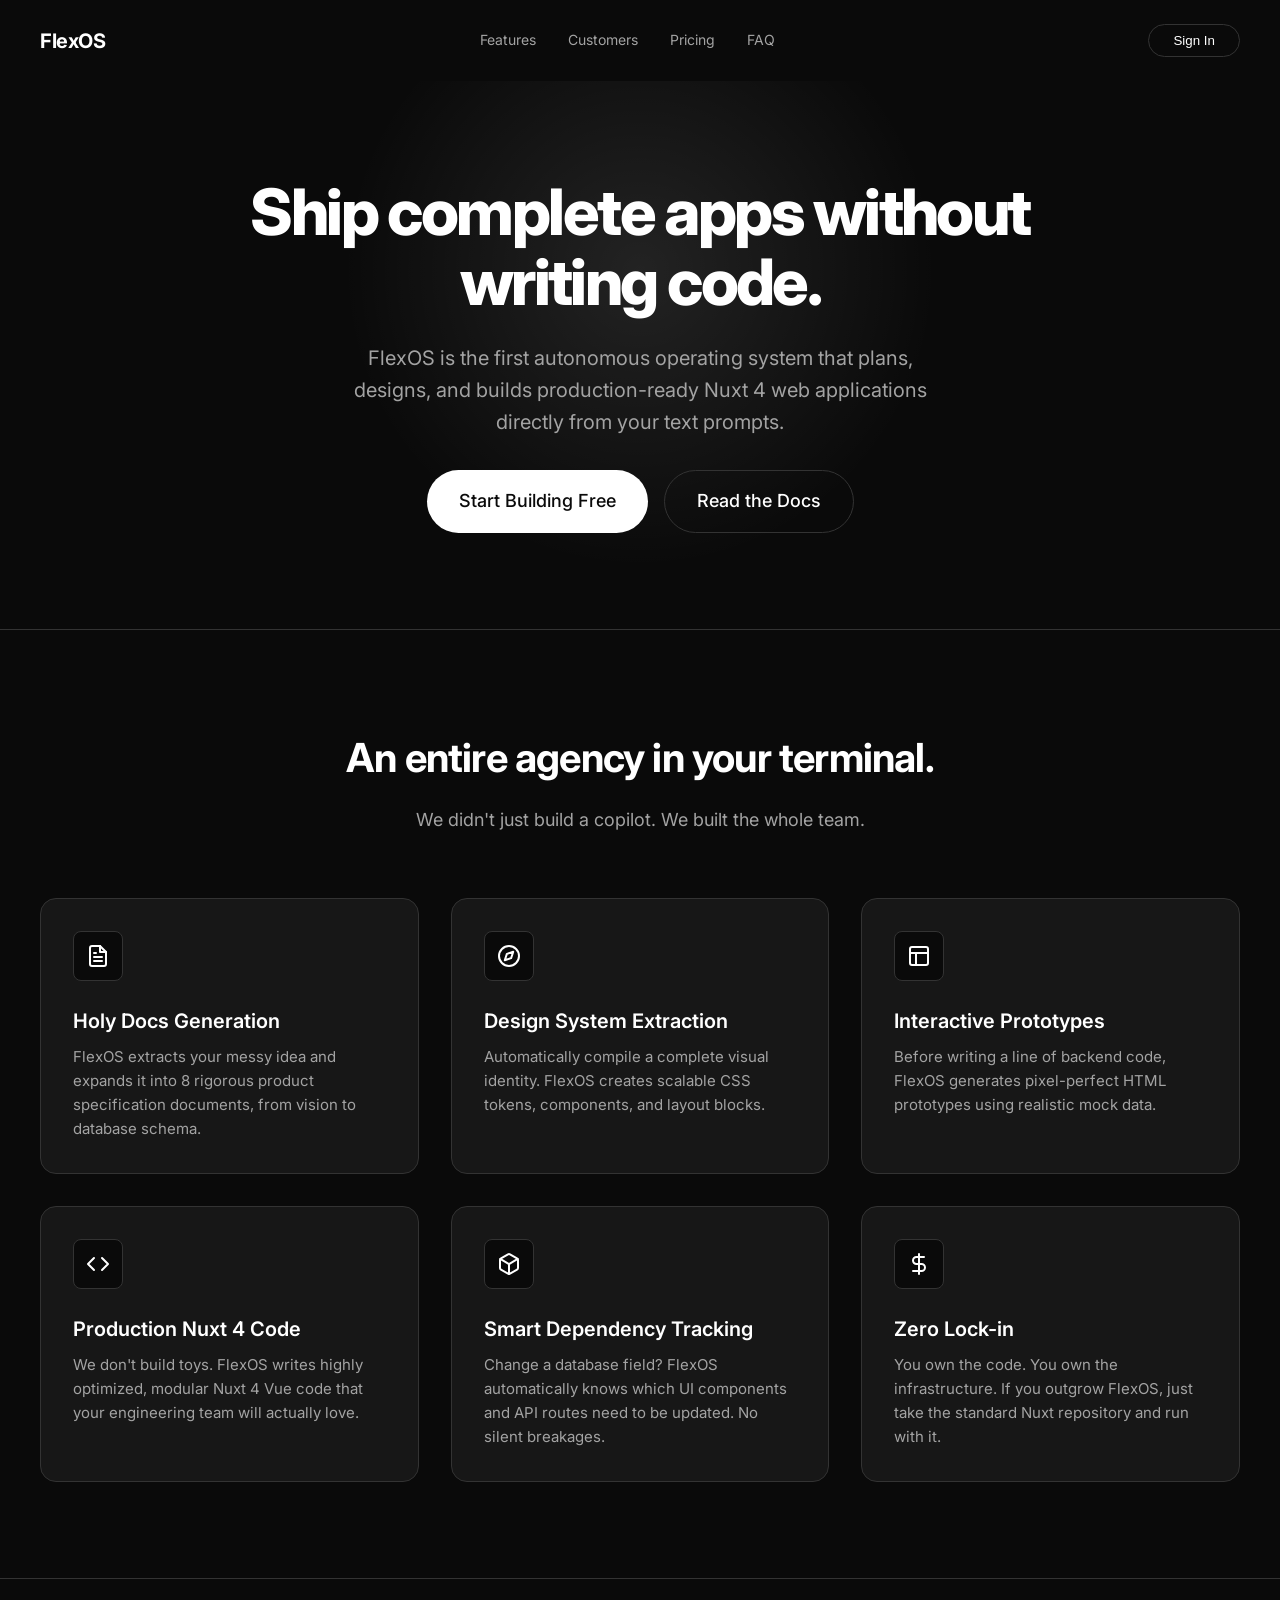
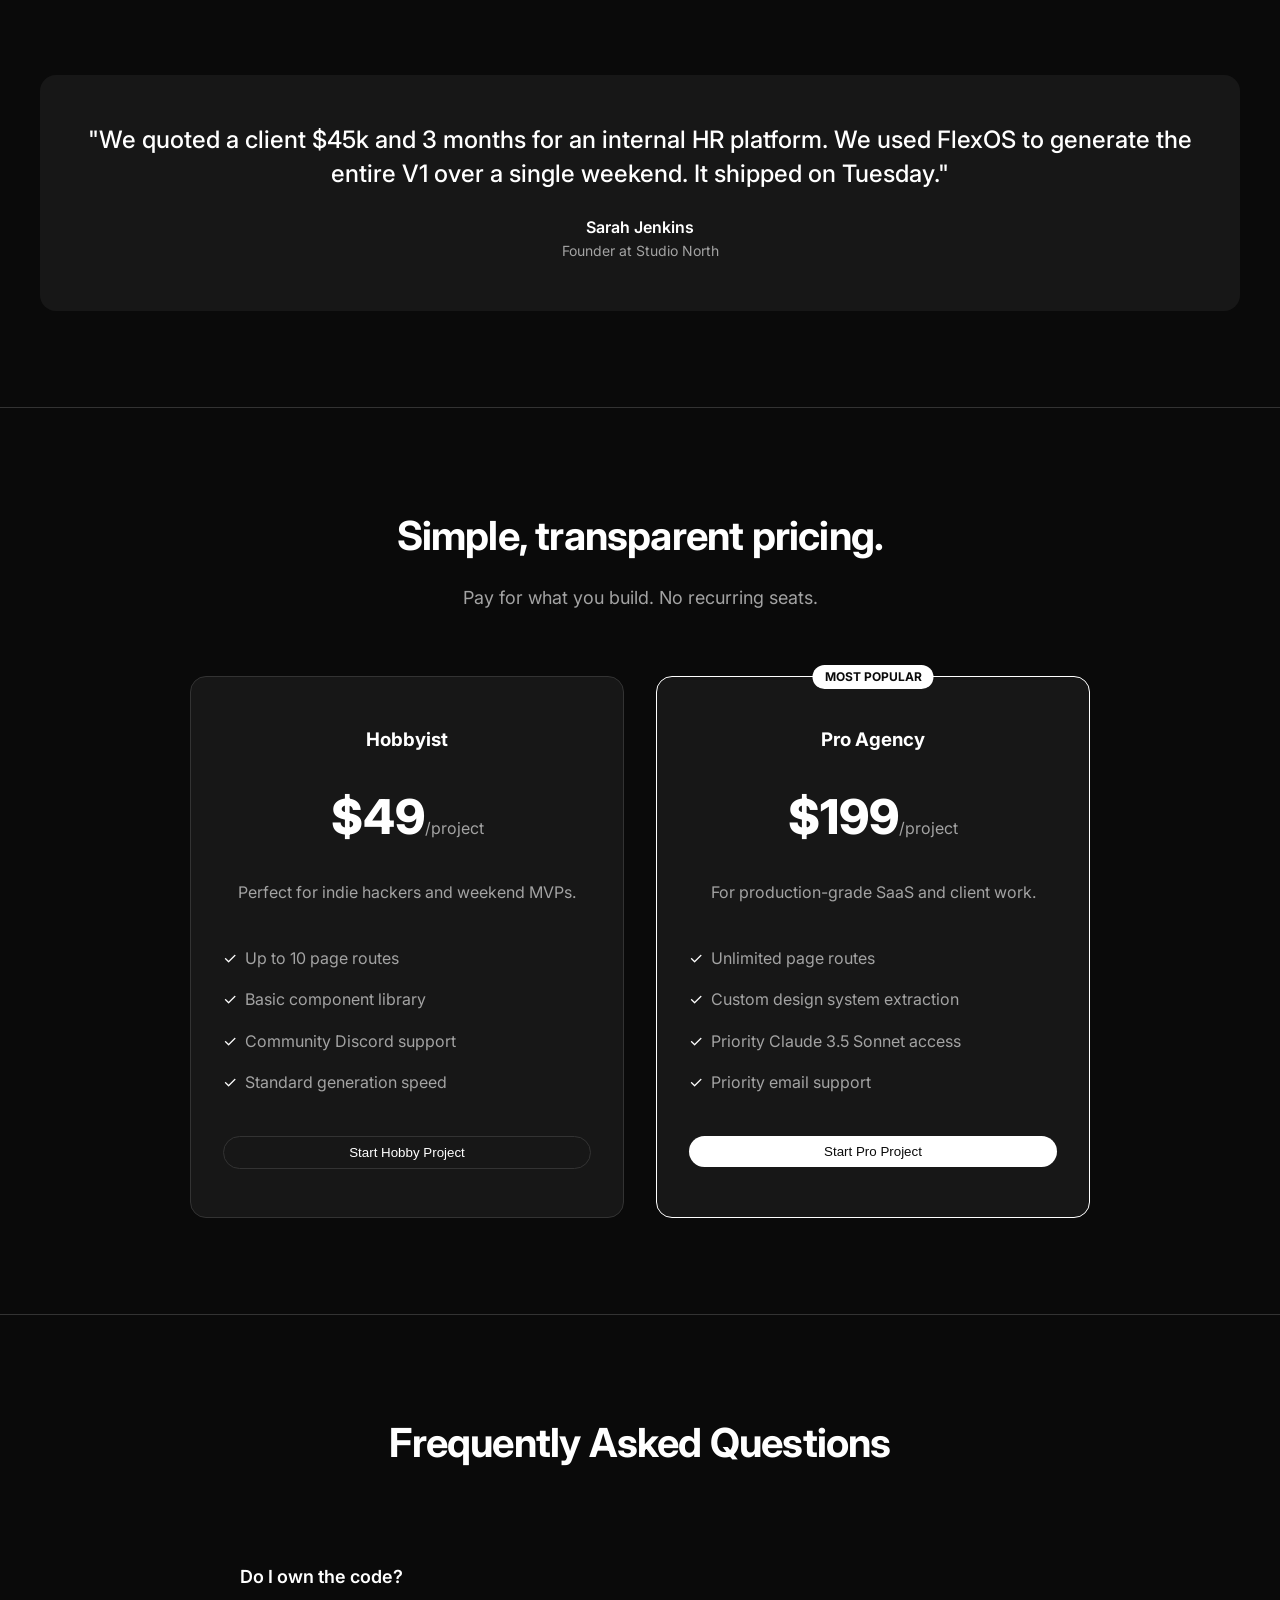
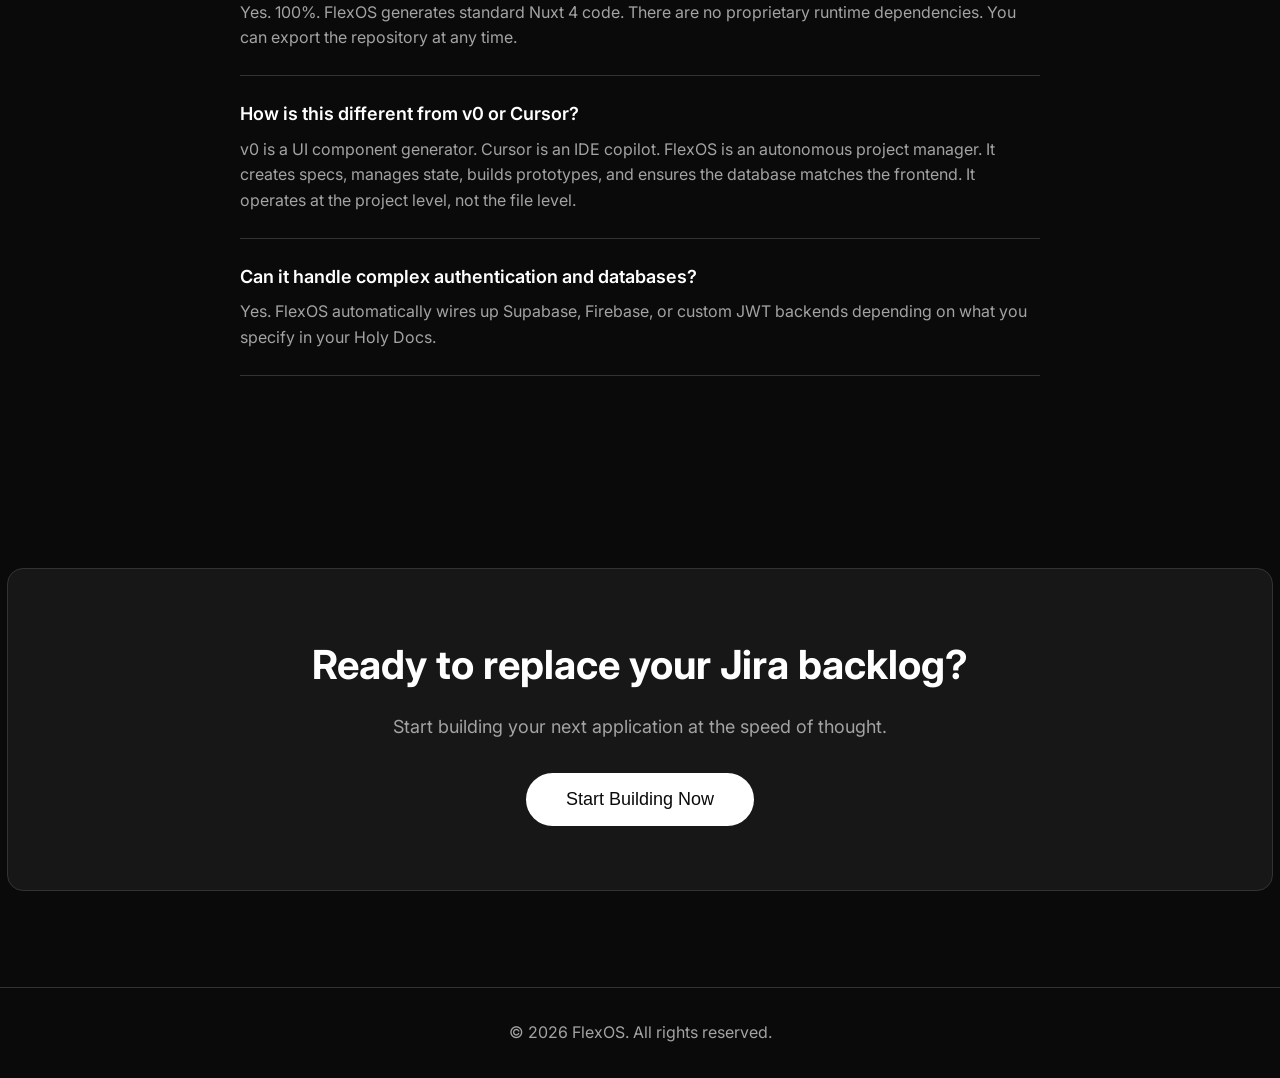
==== .flexos/prototypes/home-v1.html @ d4ae4a5b "feat: flexos — 5 files" ====
<!DOCTYPE html>
<html lang="en">
<head>
  <meta charset="UTF-8">
  <meta name="viewport" content="width=device-width, initial-scale=1.0">
  <title>FlexOS | Build Complete Apps Autonomously</title>
  <link rel="preconnect" href="https://fonts.googleapis.com">
  <link rel="preconnect" href="https://fonts.gstatic.com" crossorigin>
  <link href="https://fonts.googleapis.com/css2?family=Inter:wght@400;500;600;700;800&display=swap" rel="stylesheet">
  <link rel="stylesheet" href="../design/tokens.css">
  <link rel="stylesheet" href="../design/components.css">
  <style>
    /* Custom hero gradient */
    .hero-glow {
      position: absolute;
      top: -20%;
      left: 50%;
      transform: translateX(-50%);
      width: 600px;
      height: 600px;
      background: radial-gradient(circle, rgba(255,255,255,0.1) 0%, rgba(0,0,0,0) 70%);
      z-index: -1;
      pointer-events: none;
    }
  </style>
</head>
<body>

  <div class="container">
    <nav class="nav">
      <div class="nav-logo">FlexOS</div>
      <div class="nav-links">
        <a href="#features">Features</a>
        <a href="#testimonials">Customers</a>
        <a href="#pricing">Pricing</a>
        <a href="#faq">FAQ</a>
      </div>
      <button class="btn btn-secondary">Sign In</button>
    </nav>
  </div>

  <main>
    <!-- HERO -->
    <section class="hero" style="position: relative; overflow: hidden;">
      <div class="hero-glow"></div>
      <div class="container">
        <h1>Ship complete apps without writing code.</h1>
        <p>FlexOS is the first autonomous operating system that plans, designs, and builds production-ready Nuxt 4 web applications directly from your text prompts.</p>
        <div class="hero-ctas">
          <a href="#" class="btn btn-primary" style="padding: 1rem 2rem; font-size: 1.125rem;">Start Building Free</a>
          <a href="#" class="btn btn-secondary" style="padding: 1rem 2rem; font-size: 1.125rem;">Read the Docs</a>
        </div>
      </div>
    </section>

    <!-- FEATURES -->
    <section id="features" class="section">
      <div class="container">
        <div class="section-header">
          <h2 class="section-title">An entire agency in your terminal.</h2>
          <p class="section-subtitle">We didn't just build a copilot. We built the whole team.</p>
        </div>
        
        <div class="grid-3">
          <div class="card">
            <div class="card-icon">
              <svg width="24" height="24" viewBox="0 0 24 24" fill="none" stroke="currentColor" stroke-width="2" stroke-linecap="round" stroke-linejoin="round"><path d="M14 2H6a2 2 0 0 0-2 2v16a2 2 0 0 0 2 2h12a2 2 0 0 0 2-2V8z"></path><polyline points="14 2 14 8 20 8"></polyline><line x1="16" y1="13" x2="8" y2="13"></line><line x1="16" y1="17" x2="8" y2="17"></line><polyline points="10 9 9 9 8 9"></polyline></svg>
            </div>
            <h3 class="card-title">Holy Docs Generation</h3>
            <p class="card-text">FlexOS extracts your messy idea and expands it into 8 rigorous product specification documents, from vision to database schema.</p>
          </div>
          
          <div class="card">
            <div class="card-icon">
              <svg width="24" height="24" viewBox="0 0 24 24" fill="none" stroke="currentColor" stroke-width="2" stroke-linecap="round" stroke-linejoin="round"><circle cx="12" cy="12" r="10"></circle><polygon points="16.24 7.76 14.12 14.12 7.76 16.24 9.88 9.88 16.24 7.76"></polygon></svg>
            </div>
            <h3 class="card-title">Design System Extraction</h3>
            <p class="card-text">Automatically compile a complete visual identity. FlexOS creates scalable CSS tokens, components, and layout blocks.</p>
          </div>
          
          <div class="card">
            <div class="card-icon">
              <svg width="24" height="24" viewBox="0 0 24 24" fill="none" stroke="currentColor" stroke-width="2" stroke-linecap="round" stroke-linejoin="round"><rect x="3" y="3" width="18" height="18" rx="2" ry="2"></rect><line x1="3" y1="9" x2="21" y2="9"></line><line x1="9" y1="21" x2="9" y2="9"></line></svg>
            </div>
            <h3 class="card-title">Interactive Prototypes</h3>
            <p class="card-text">Before writing a line of backend code, FlexOS generates pixel-perfect HTML prototypes using realistic mock data.</p>
          </div>

          <div class="card">
            <div class="card-icon">
              <svg width="24" height="24" viewBox="0 0 24 24" fill="none" stroke="currentColor" stroke-width="2" stroke-linecap="round" stroke-linejoin="round"><polyline points="16 18 22 12 16 6"></polyline><polyline points="8 6 2 12 8 18"></polyline></svg>
            </div>
            <h3 class="card-title">Production Nuxt 4 Code</h3>
            <p class="card-text">We don't build toys. FlexOS writes highly optimized, modular Nuxt 4 Vue code that your engineering team will actually love.</p>
          </div>

          <div class="card">
            <div class="card-icon">
              <svg width="24" height="24" viewBox="0 0 24 24" fill="none" stroke="currentColor" stroke-width="2" stroke-linecap="round" stroke-linejoin="round"><path d="M21 16V8a2 2 0 0 0-1-1.73l-7-4a2 2 0 0 0-2 0l-7 4A2 2 0 0 0 3 8v8a2 2 0 0 0 1 1.73l7 4a2 2 0 0 0 2 0l7-4A2 2 0 0 0 21 16z"></path><polyline points="3.27 6.96 12 12.01 20.73 6.96"></polyline><line x1="12" y1="22.08" x2="12" y2="12"></line></svg>
            </div>
            <h3 class="card-title">Smart Dependency Tracking</h3>
            <p class="card-text">Change a database field? FlexOS automatically knows which UI components and API routes need to be updated. No silent breakages.</p>
          </div>

          <div class="card">
            <div class="card-icon">
              <svg width="24" height="24" viewBox="0 0 24 24" fill="none" stroke="currentColor" stroke-width="2" stroke-linecap="round" stroke-linejoin="round"><line x1="12" y1="2" x2="12" y2="22"></line><path d="M17 5H9.5a3.5 3.5 0 0 0 0 7h5a3.5 3.5 0 0 1 0 7H6"></path></svg>
            </div>
            <h3 class="card-title">Zero Lock-in</h3>
            <p class="card-text">You own the code. You own the infrastructure. If you outgrow FlexOS, just take the standard Nuxt repository and run with it.</p>
          </div>
        </div>
      </div>
    </section>

    <!-- TESTIMONIALS -->
    <section id="testimonials" class="section" style="background-color: var(--color-bg);">
      <div class="container">
        <div class="testimonial">
          <div class="testimonial-quote">"We quoted a client $45k and 3 months for an internal HR platform. We used FlexOS to generate the entire V1 over a single weekend. It shipped on Tuesday."</div>
          <div class="testimonial-author">Sarah Jenkins</div>
          <div class="testimonial-role">Founder at Studio North</div>
        </div>
      </div>
    </section>

    <!-- PRICING -->
    <section id="pricing" class="section">
      <div class="container">
        <div class="section-header">
          <h2 class="section-title">Simple, transparent pricing.</h2>
          <p class="section-subtitle">Pay for what you build. No recurring seats.</p>
        </div>
        
        <div class="grid-3" style="max-width: 900px; margin: 0 auto; grid-template-columns: 1fr 1fr;">
          <div class="card pricing-card">
            <h3>Hobbyist</h3>
            <div class="pricing-price">$49<span style="font-size: 1rem; color: var(--color-text-muted); font-weight: normal;">/project</span></div>
            <p style="color: var(--color-text-muted); margin-bottom: 2rem;">Perfect for indie hackers and weekend MVPs.</p>
            <ul class="pricing-features">
              <li>Up to 10 page routes</li>
              <li>Basic component library</li>
              <li>Community Discord support</li>
              <li>Standard generation speed</li>
            </ul>
            <button class="btn btn-secondary" style="width: 100%;">Start Hobby Project</button>
          </div>
          
          <div class="card pricing-card" style="border-color: var(--color-text); position: relative;">
            <div style="position: absolute; top: -12px; left: 50%; transform: translateX(-50%); background: var(--color-text); color: var(--color-bg); padding: 2px 12px; border-radius: 12px; font-size: 0.75rem; font-weight: 700;">MOST POPULAR</div>
            <h3>Pro Agency</h3>
            <div class="pricing-price">$199<span style="font-size: 1rem; color: var(--color-text-muted); font-weight: normal;">/project</span></div>
            <p style="color: var(--color-text-muted); margin-bottom: 2rem;">For production-grade SaaS and client work.</p>
            <ul class="pricing-features">
              <li>Unlimited page routes</li>
              <li>Custom design system extraction</li>
              <li>Priority Claude 3.5 Sonnet access</li>
              <li>Priority email support</li>
            </ul>
            <button class="btn btn-primary" style="width: 100%;">Start Pro Project</button>
          </div>
        </div>
      </div>
    </section>

    <!-- FAQ -->
    <section id="faq" class="section">
      <div class="container" style="max-width: 800px;">
        <div class="section-header">
          <h2 class="section-title">Frequently Asked Questions</h2>
        </div>
        
        <div class="faq-list">
          <div class="faq-item">
            <div class="faq-q">Do I own the code?</div>
            <div class="faq-a">Yes. 100%. FlexOS generates standard Nuxt 4 code. There are no proprietary runtime dependencies. You can export the repository at any time.</div>
          </div>
          <div class="faq-item">
            <div class="faq-q">How is this different from v0 or Cursor?</div>
            <div class="faq-a">v0 is a UI component generator. Cursor is an IDE copilot. FlexOS is an autonomous project manager. It creates specs, manages state, builds prototypes, and ensures the database matches the frontend. It operates at the project level, not the file level.</div>
          </div>
          <div class="faq-item">
            <div class="faq-q">Can it handle complex authentication and databases?</div>
            <div class="faq-a">Yes. FlexOS automatically wires up Supabase, Firebase, or custom JWT backends depending on what you specify in your Holy Docs.</div>
          </div>
        </div>
      </div>
    </section>

    <!-- CTA -->
    <section class="section" style="border: none; padding-bottom: var(--space-24);">
      <div class="container" style="text-align: center; background: var(--color-surface); padding: var(--space-16) var(--space-8); border-radius: var(--radius-lg); border: 1px solid var(--color-border);">
        <h2 style="font-size: 2.5rem; margin-bottom: var(--space-4);">Ready to replace your Jira backlog?</h2>
        <p style="color: var(--color-text-muted); font-size: 1.125rem; margin-bottom: var(--space-8); max-width: 500px; margin-inline: auto;">Start building your next application at the speed of thought.</p>
        <button class="btn btn-primary" style="padding: 1rem 2.5rem; font-size: 1.125rem;">Start Building Now</button>
      </div>
    </section>
  </main>

  <footer style="padding: var(--space-8) 0; text-align: center; border-top: 1px solid var(--color-border); color: var(--color-text-muted);">
    <div class="container">
      <p>&copy; 2026 FlexOS. All rights reserved.</p>
    </div>
  </footer>

</body>
</html>
---- .flexos/design/tokens.css ----
:root {
  --color-bg: #0a0a0a;
  --color-surface: #171717;
  --color-surface-hover: #262626;
  --color-border: #333333;
  --color-text: #ffffff;
  --color-text-muted: #a3a3a3;
  --color-primary: #3b82f6;
  --color-primary-hover: #2563eb;
  
  --font-sans: 'Inter', system-ui, -apple-system, sans-serif;
  
  --space-1: 0.25rem;
  --space-2: 0.5rem;
  --space-4: 1rem;
  --space-6: 1.5rem;
  --space-8: 2rem;
  --space-12: 3rem;
  --space-16: 4rem;
  --space-24: 6rem;
  
  --radius-md: 0.5rem;
  --radius-lg: 1rem;
  --radius-full: 9999px;
}

body {
  margin: 0;
  font-family: var(--font-sans);
  background-color: var(--color-bg);
  color: var(--color-text);
  line-height: 1.6;
  -webkit-font-smoothing: antialiased;
}

h1, h2, h3, h4, p {
  margin: 0;
}

a {
  color: inherit;
  text-decoration: none;
}
---- .flexos/design/components.css ----
.container {
  max-width: 1200px;
  margin: 0 auto;
  padding: 0 var(--space-4);
}

.btn {
  display: inline-flex;
  align-items: center;
  justify-content: center;
  padding: var(--space-2) var(--space-6);
  border-radius: var(--radius-full);
  font-weight: 500;
  cursor: pointer;
  transition: all 0.2s;
  border: none;
}

.btn-primary {
  background-color: var(--color-text);
  color: var(--color-bg);
}

.btn-primary:hover {
  background-color: var(--color-text-muted);
}

.btn-secondary {
  background-color: transparent;
  color: var(--color-text);
  border: 1px solid var(--color-border);
}

.btn-secondary:hover {
  background-color: var(--color-surface);
}

.nav {
  display: flex;
  justify-content: space-between;
  align-items: center;
  padding: var(--space-6) 0;
}

.nav-logo {
  font-size: 1.25rem;
  font-weight: 700;
  letter-spacing: -0.02em;
}

.nav-links {
  display: flex;
  gap: var(--space-8);
}

.nav-links a {
  color: var(--color-text-muted);
  font-size: 0.875rem;
}

.nav-links a:hover {
  color: var(--color-text);
}

.hero {
  padding: var(--space-24) 0;
  text-align: center;
}

.hero h1 {
  font-size: clamp(3rem, 5vw, 4.5rem);
  font-weight: 800;
  letter-spacing: -0.04em;
  line-height: 1.1;
  margin-bottom: var(--space-6);
  max-width: 800px;
  margin-inline: auto;
}

.hero p {
  font-size: 1.25rem;
  color: var(--color-text-muted);
  max-width: 600px;
  margin-inline: auto;
  margin-bottom: var(--space-8);
}

.hero-ctas {
  display: flex;
  gap: var(--space-4);
  justify-content: center;
}

.section {
  padding: var(--space-24) 0;
  border-top: 1px solid var(--color-border);
}

.section-header {
  text-align: center;
  margin-bottom: var(--space-16);
}

.section-title {
  font-size: 2.5rem;
  font-weight: 700;
  letter-spacing: -0.02em;
  margin-bottom: var(--space-4);
}

.section-subtitle {
  font-size: 1.125rem;
  color: var(--color-text-muted);
}

.grid-3 {
  display: grid;
  grid-template-columns: repeat(auto-fit, minmax(300px, 1fr));
  gap: var(--space-8);
}

.card {
  background-color: var(--color-surface);
  border: 1px solid var(--color-border);
  border-radius: var(--radius-lg);
  padding: var(--space-8);
  transition: border-color 0.2s;
}

.card:hover {
  border-color: var(--color-text-muted);
}

.card-icon {
  width: 48px;
  height: 48px;
  background: var(--color-bg);
  border: 1px solid var(--color-border);
  border-radius: var(--radius-md);
  display: flex;
  align-items: center;
  justify-content: center;
  margin-bottom: var(--space-6);
}

.card-title {
  font-size: 1.25rem;
  font-weight: 600;
  margin-bottom: var(--space-2);
}

.card-text {
  color: var(--color-text-muted);
  font-size: 0.9375rem;
}

.testimonial {
  text-align: center;
  padding: var(--space-12);
  background: var(--color-surface);
  border-radius: var(--radius-lg);
}

.testimonial-quote {
  font-size: 1.5rem;
  font-weight: 500;
  margin-bottom: var(--space-6);
  line-height: 1.4;
}

.testimonial-author {
  font-weight: 600;
}

.testimonial-role {
  color: var(--color-text-muted);
  font-size: 0.875rem;
}

.pricing-card {
  text-align: center;
  padding: var(--space-12) var(--space-8);
}

.pricing-price {
  font-size: 3rem;
  font-weight: 800;
  margin: var(--space-6) 0;
}

.pricing-features {
  list-style: none;
  padding: 0;
  margin: 0 0 var(--space-8) 0;
  text-align: left;
}

.pricing-features li {
  padding: var(--space-2) 0;
  color: var(--color-text-muted);
  display: flex;
  align-items: center;
  gap: var(--space-2);
}

.pricing-features li::before {
  content: '✓';
  color: var(--color-text);
}

.faq-item {
  border-bottom: 1px solid var(--color-border);
  padding: var(--space-6) 0;
}

.faq-q {
  font-weight: 600;
  font-size: 1.125rem;
  margin-bottom: var(--space-2);
}

.faq-a {
  color: var(--color-text-muted);
}
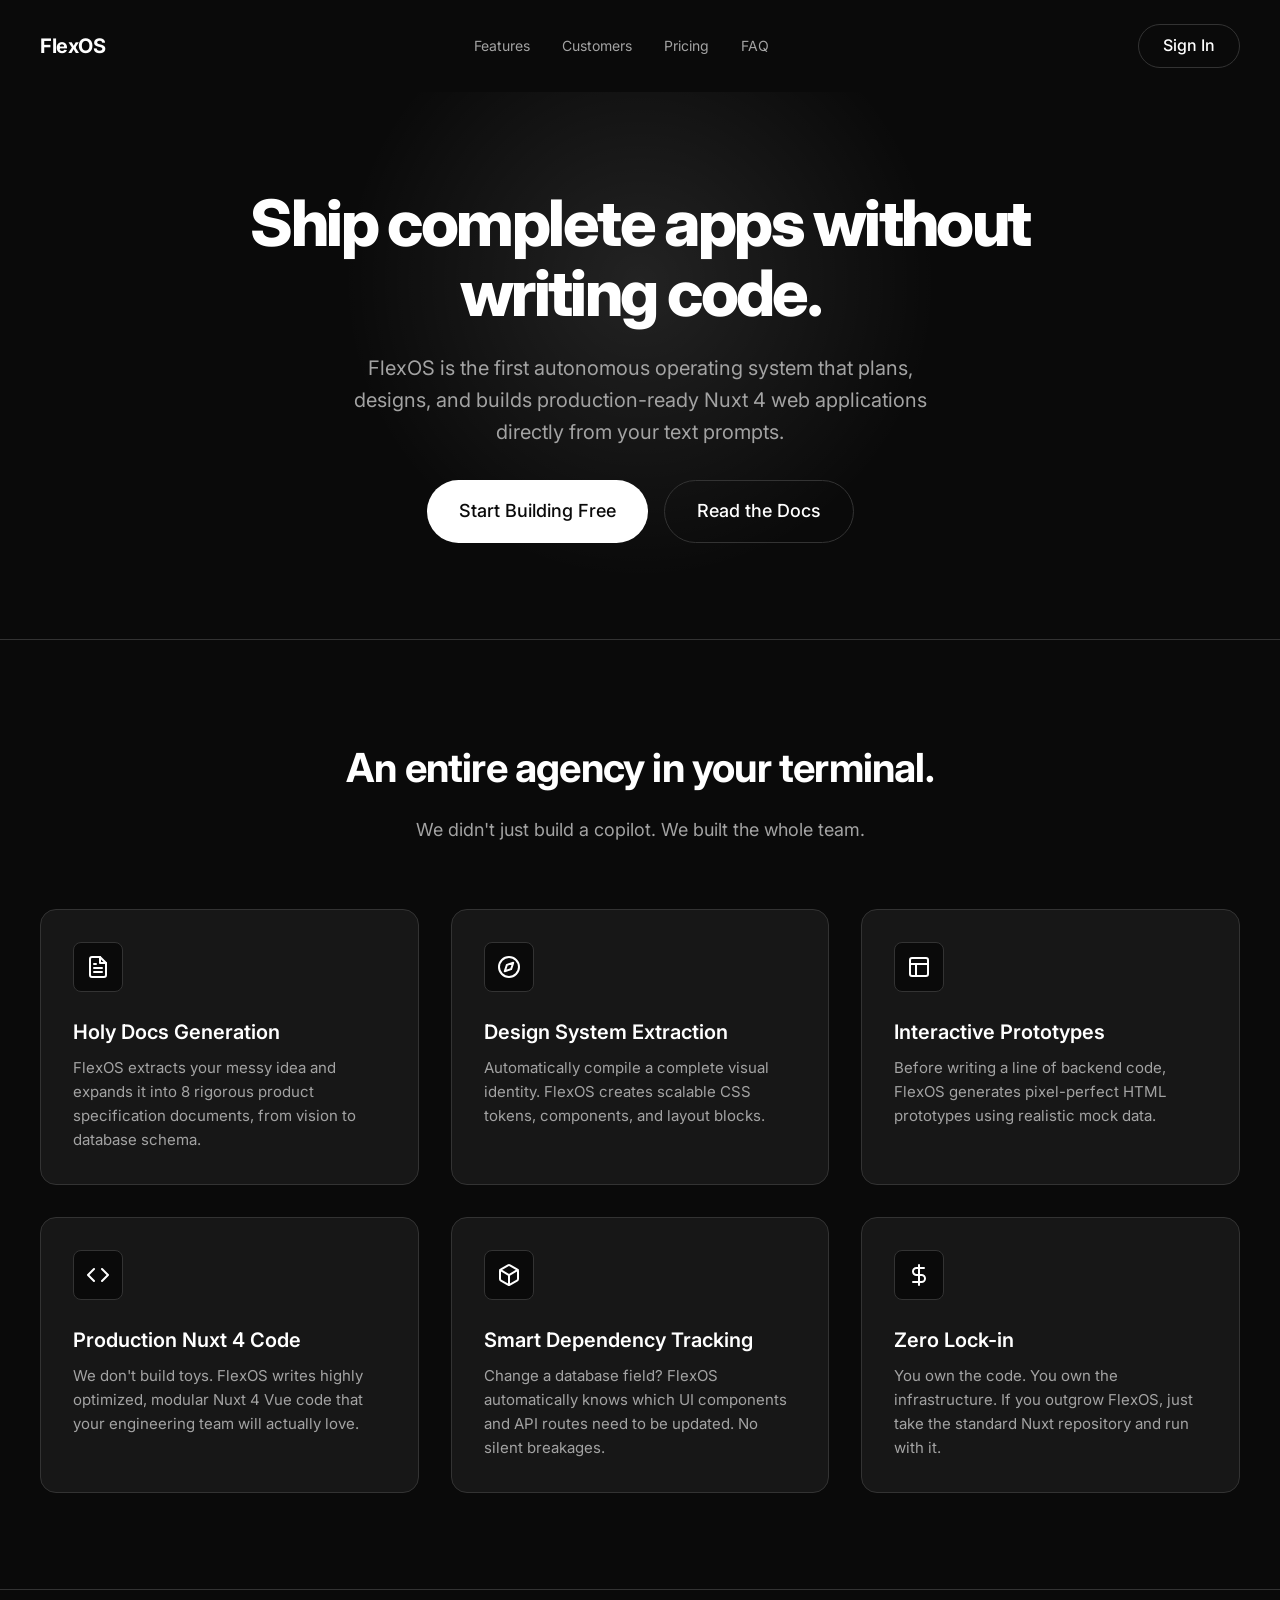
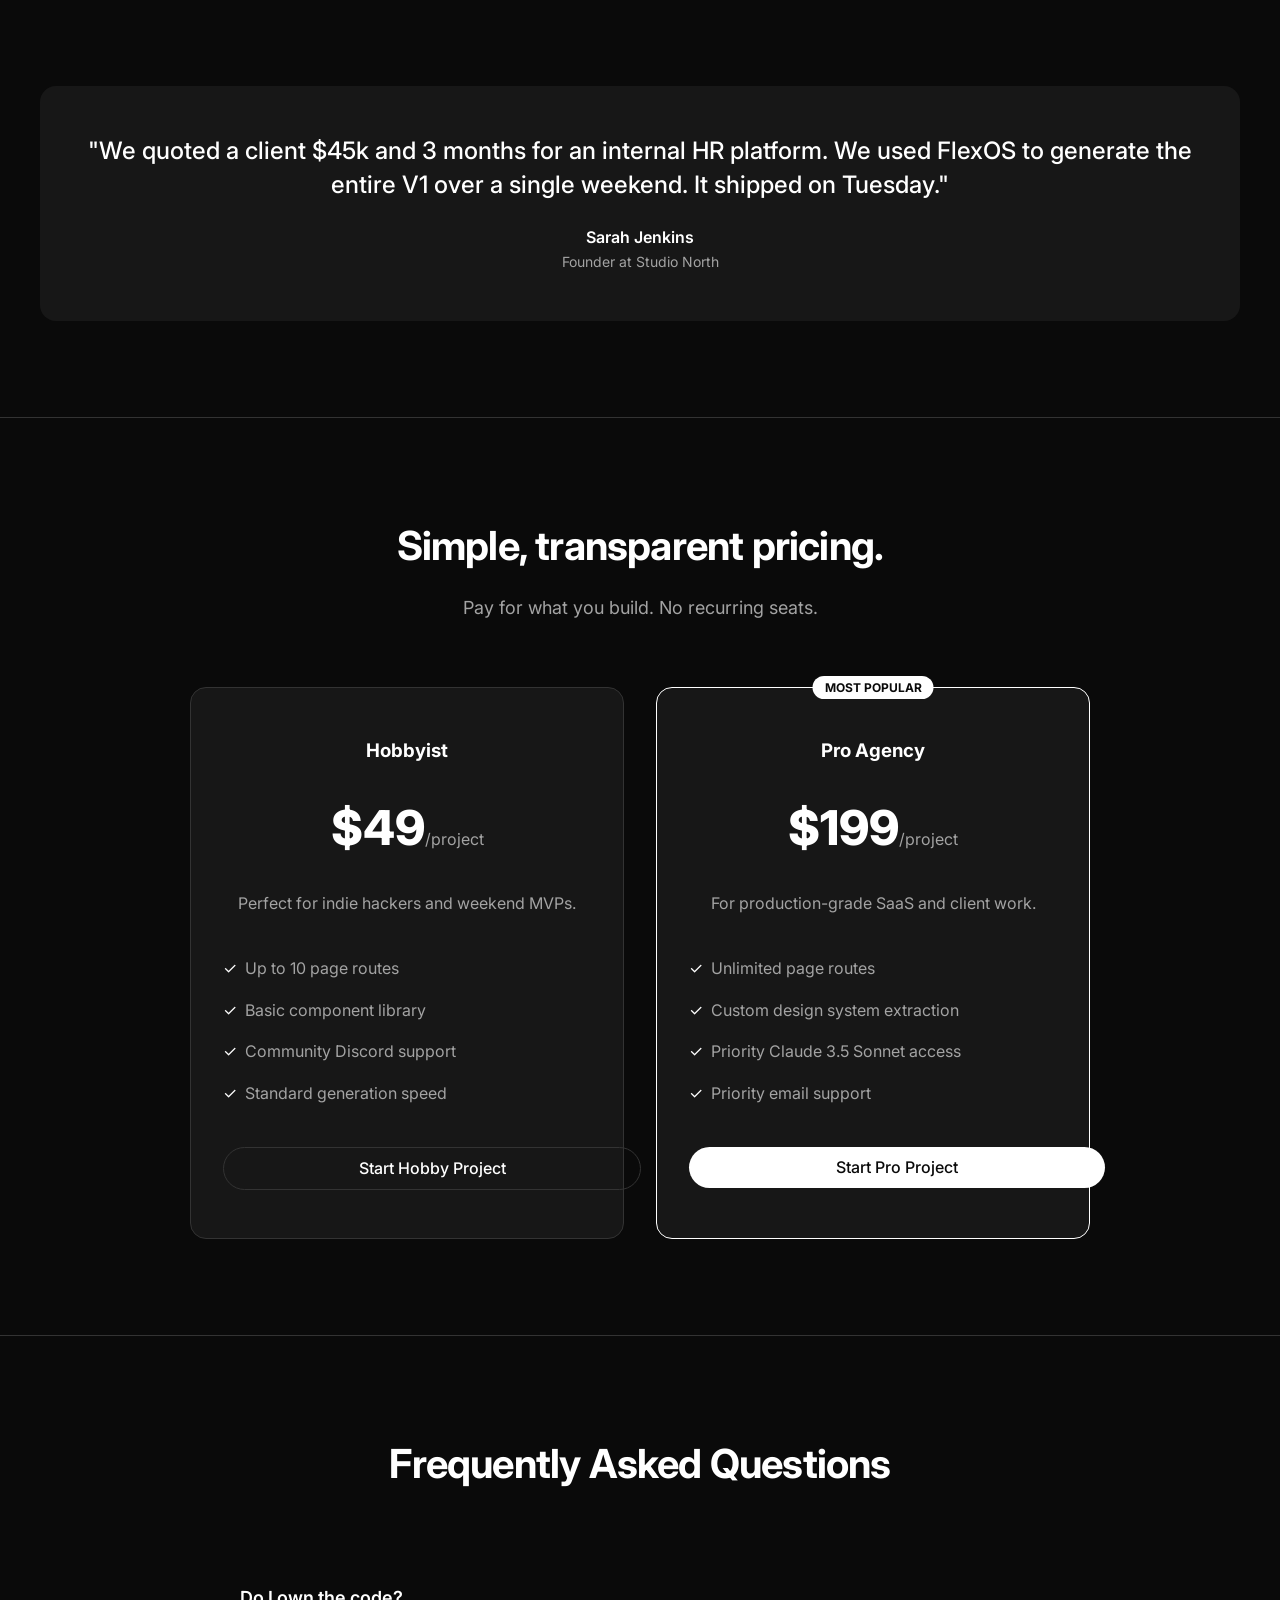
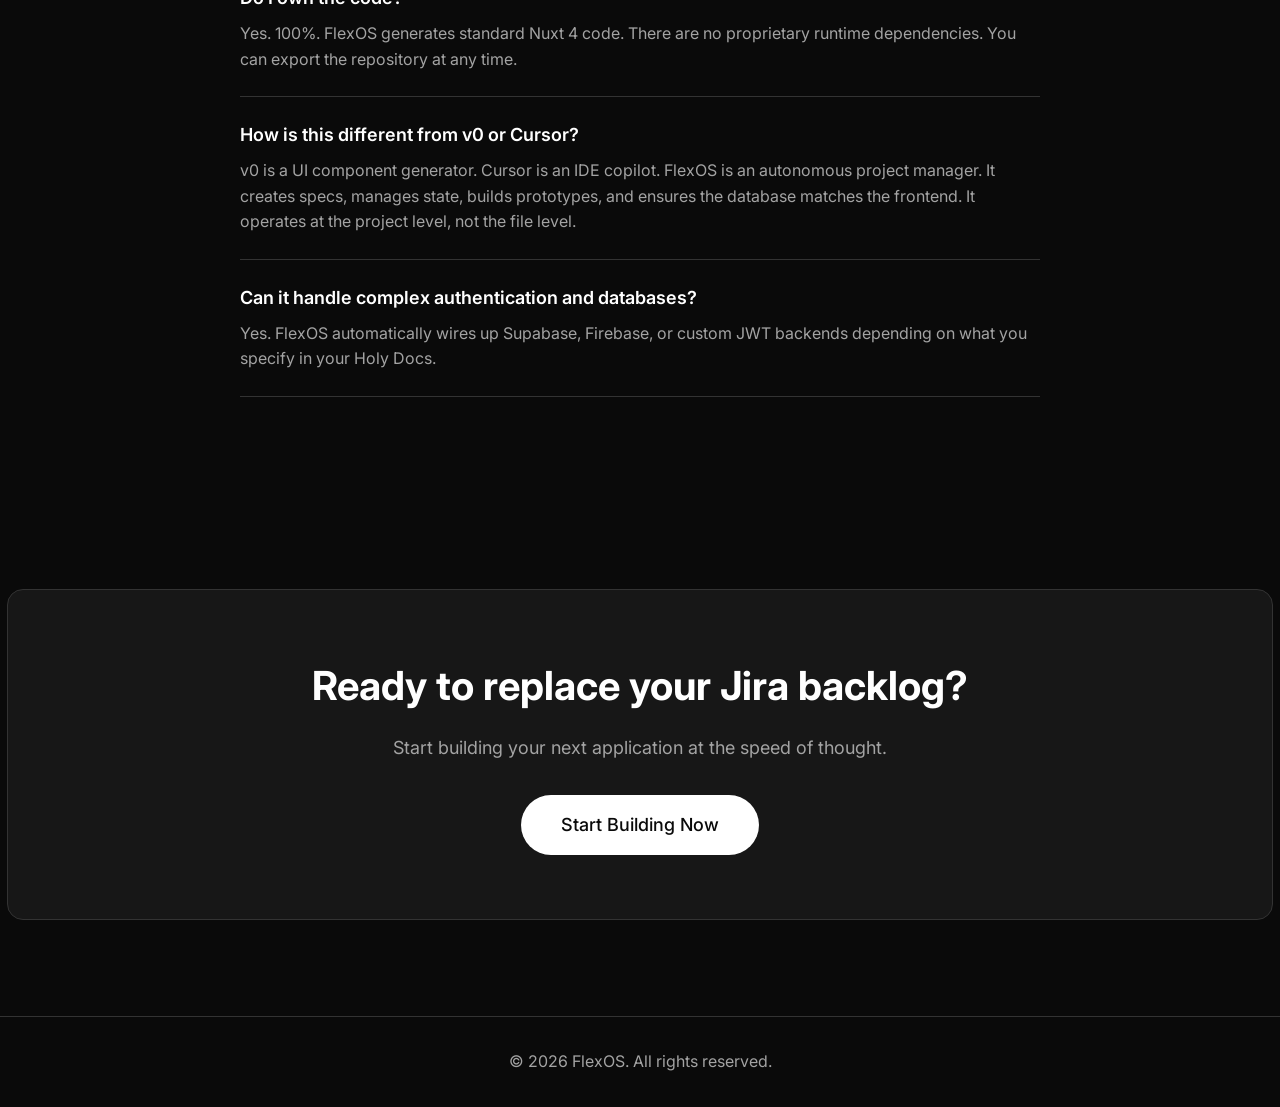
==== commit c96e0506: "feat: flexos — 18 files" ====
--- a/.flexos/prototypes/home-v1.html
+++ b/.flexos/prototypes/home-v1.html
@@ -35,7 +35,7 @@
         <a href="#pricing">Pricing</a>
         <a href="#faq">FAQ</a>
       </div>
-      <button class="btn btn-secondary">Sign In</button>
+      <a href="login-v1.html" class="btn btn-secondary">Sign In</a>
     </nav>
   </div>
 
@@ -47,8 +47,8 @@
         <h1>Ship complete apps without writing code.</h1>
         <p>FlexOS is the first autonomous operating system that plans, designs, and builds production-ready Nuxt 4 web applications directly from your text prompts.</p>
         <div class="hero-ctas">
-          <a href="#" class="btn btn-primary" style="padding: 1rem 2rem; font-size: 1.125rem;">Start Building Free</a>
-          <a href="#" class="btn btn-secondary" style="padding: 1rem 2rem; font-size: 1.125rem;">Read the Docs</a>
+          <a href="dashboard-v1.html" class="btn btn-primary" style="padding: 1rem 2rem; font-size: 1.125rem;">Start Building Free</a>
+          <a href="docs-v1.html" class="btn btn-secondary" style="padding: 1rem 2rem; font-size: 1.125rem;">Read the Docs</a>
         </div>
       </div>
     </section>
@@ -143,7 +143,7 @@
               <li>Community Discord support</li>
               <li>Standard generation speed</li>
             </ul>
-            <button class="btn btn-secondary" style="width: 100%;">Start Hobby Project</button>
+            <a href="dashboard-v1.html" class="btn btn-secondary" style="width: 100%;">Start Hobby Project</a>
           </div>
           
           <div class="card pricing-card" style="border-color: var(--color-text); position: relative;">
@@ -157,7 +157,7 @@
               <li>Priority Claude 3.5 Sonnet access</li>
               <li>Priority email support</li>
             </ul>
-            <button class="btn btn-primary" style="width: 100%;">Start Pro Project</button>
+            <a href="dashboard-v1.html" class="btn btn-primary" style="width: 100%;">Start Pro Project</a>
           </div>
         </div>
       </div>
@@ -192,7 +192,7 @@
       <div class="container" style="text-align: center; background: var(--color-surface); padding: var(--space-16) var(--space-8); border-radius: var(--radius-lg); border: 1px solid var(--color-border);">
         <h2 style="font-size: 2.5rem; margin-bottom: var(--space-4);">Ready to replace your Jira backlog?</h2>
         <p style="color: var(--color-text-muted); font-size: 1.125rem; margin-bottom: var(--space-8); max-width: 500px; margin-inline: auto;">Start building your next application at the speed of thought.</p>
-        <button class="btn btn-primary" style="padding: 1rem 2.5rem; font-size: 1.125rem;">Start Building Now</button>
+        <a href="dashboard-v1.html" class="btn btn-primary" style="padding: 1rem 2.5rem; font-size: 1.125rem;">Start Building Now</a>
       </div>
     </section>
   </main>
